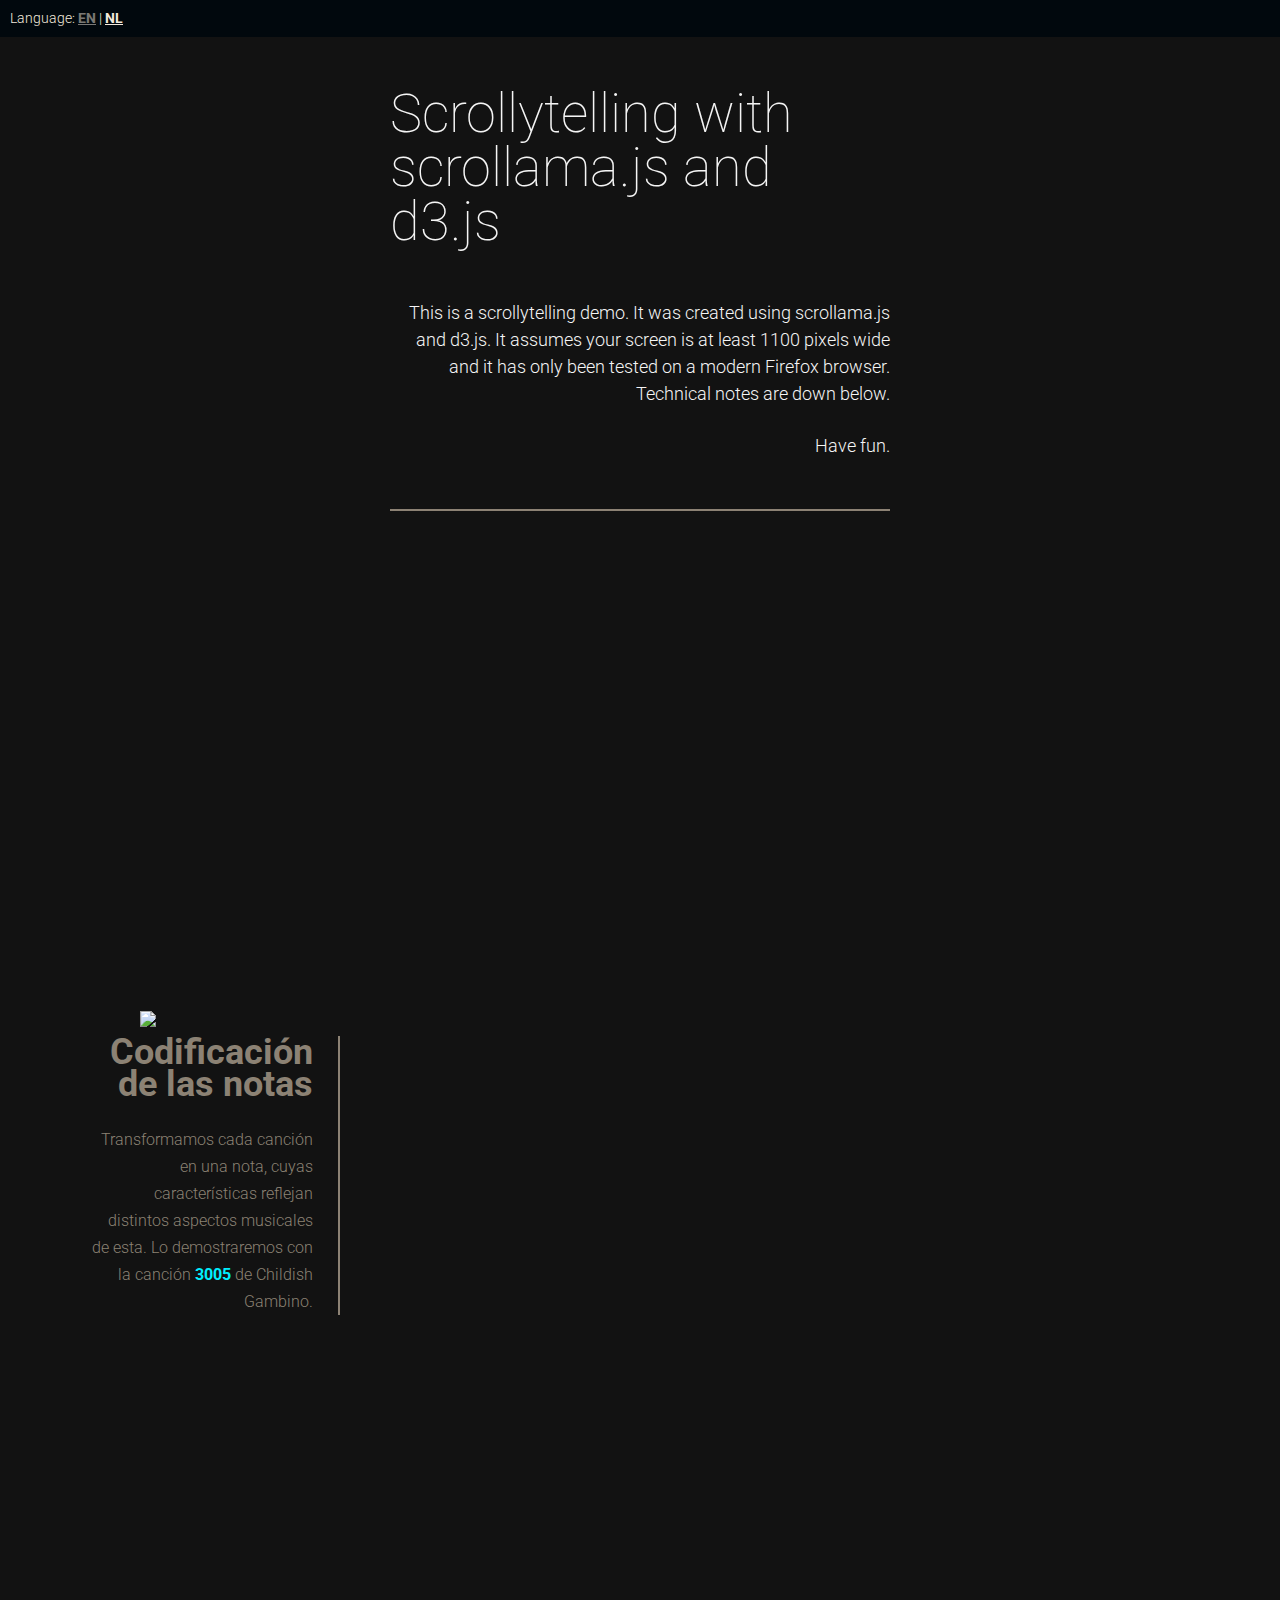
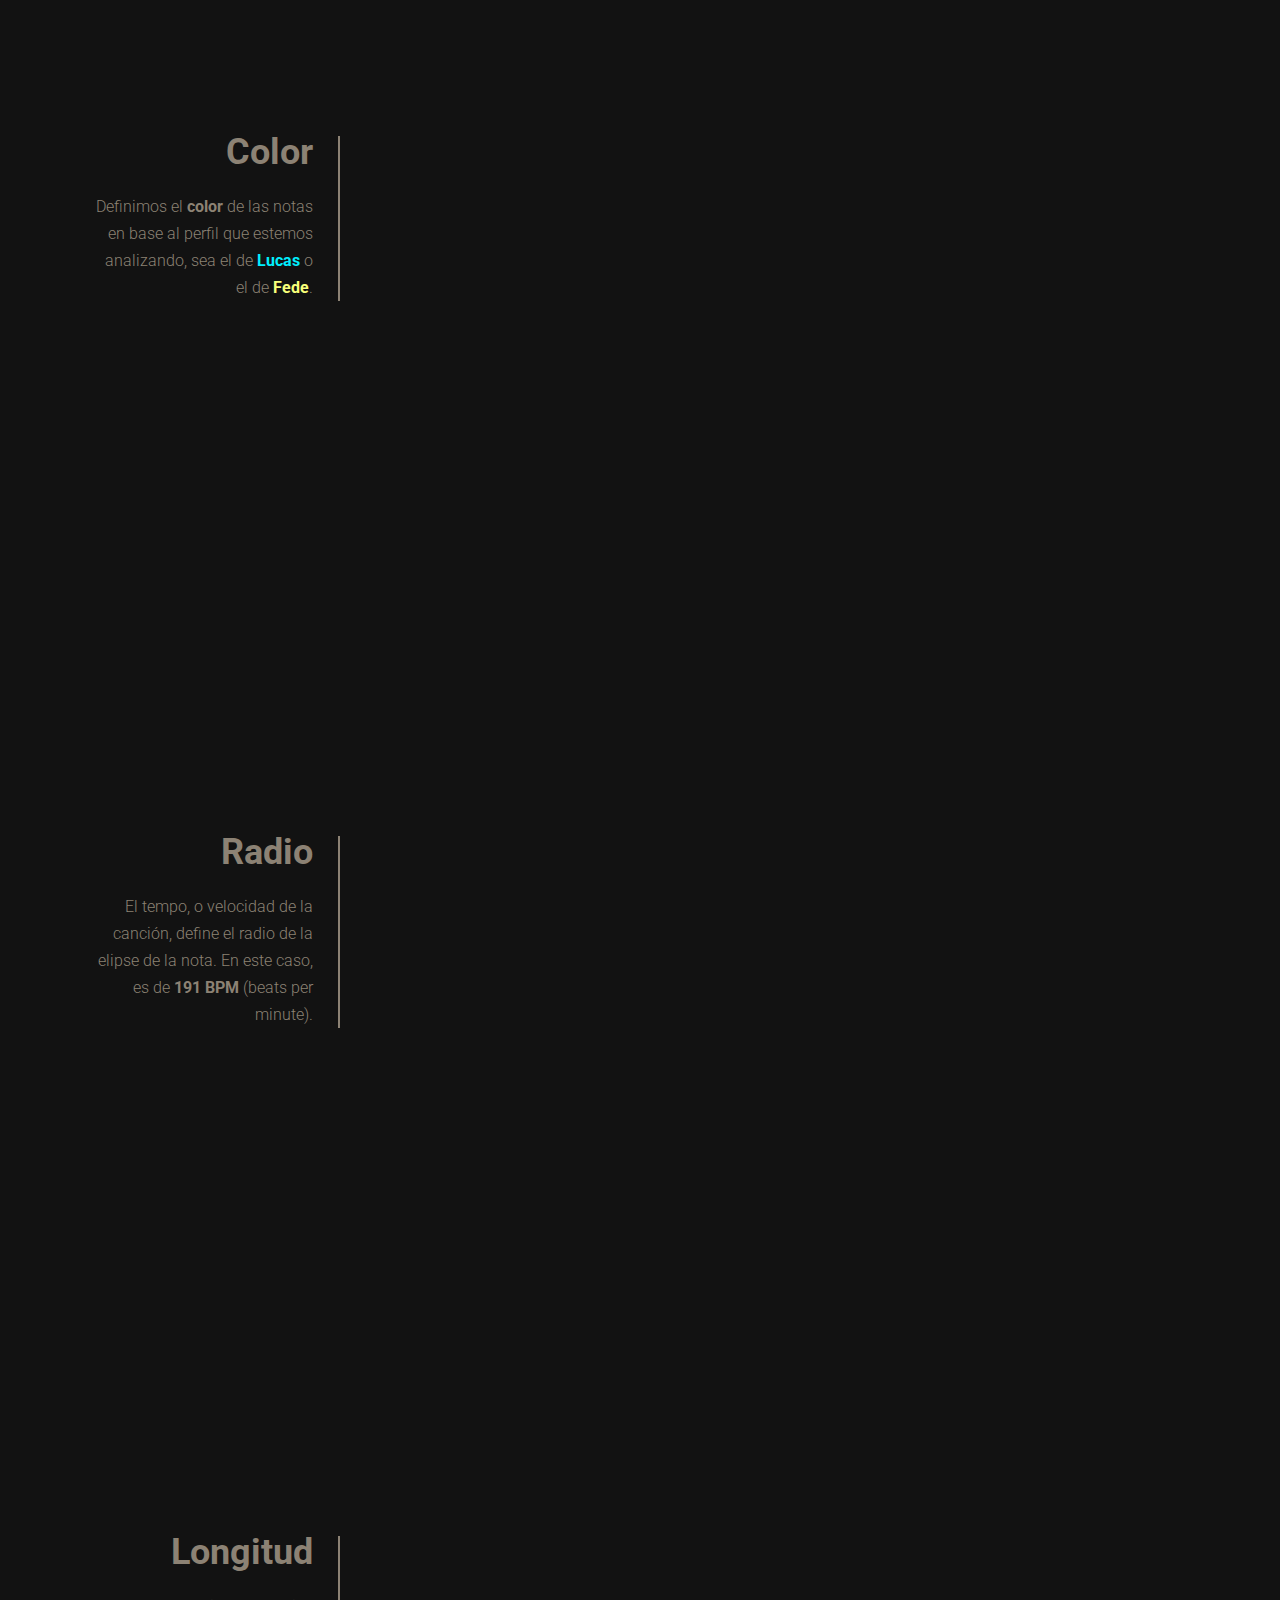
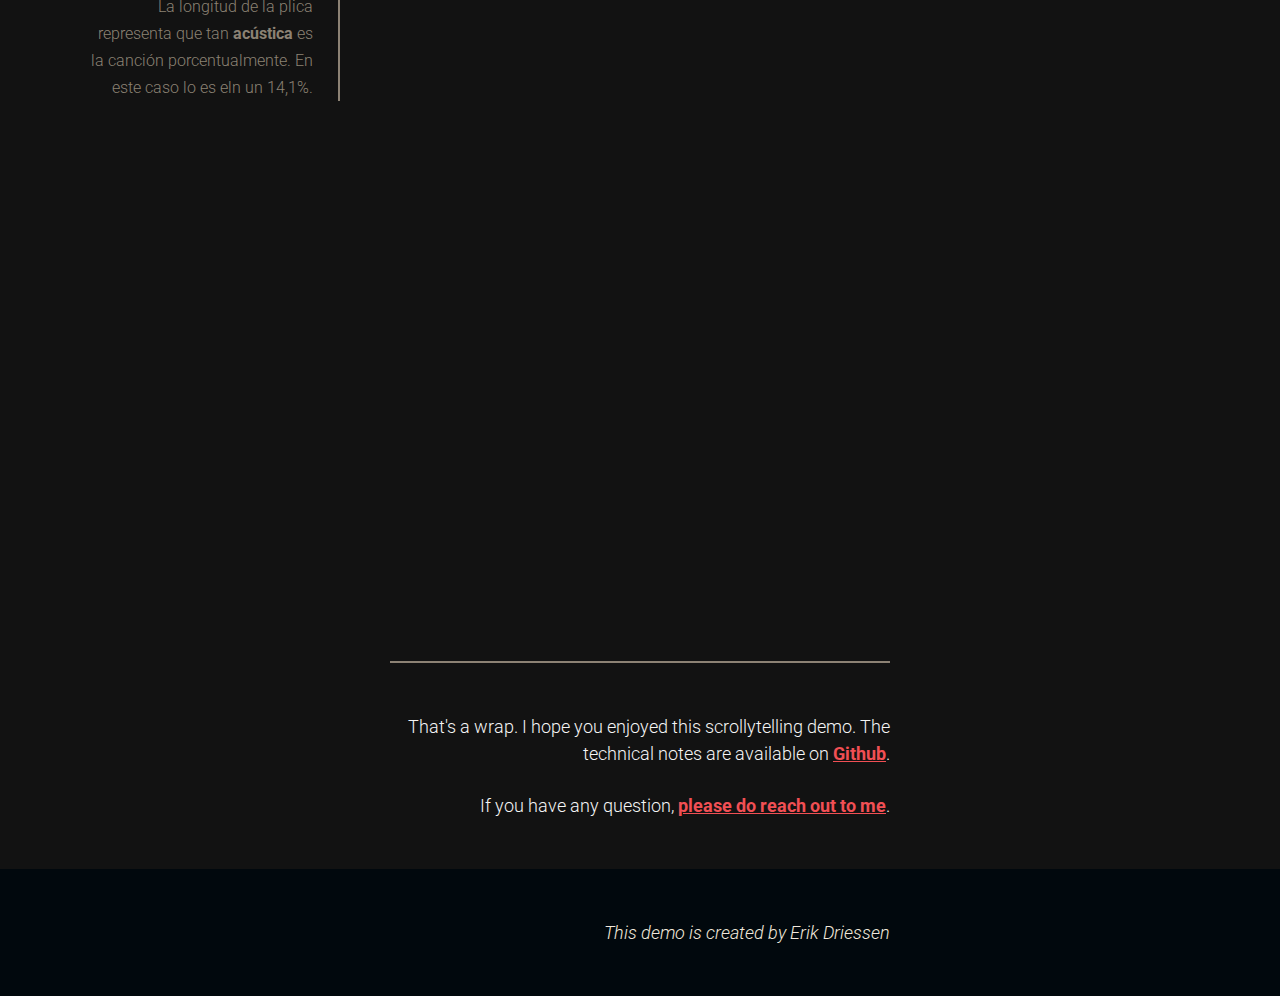
==== squizo/index.html @ 0eff7318 "xd" ====
<!DOCTYPE html>
<html>
  <head>
      <meta charset="utf-8" />
      <meta http-equiv="X-UA-Compatible" content="IE=edge" />
      <title>Scrollytelling with Scrollama and D3</title>
      <meta name="description" content="An example of how to combine scrollama.js with d3.js for scrollytelling" />
      <meta name="viewport" content="width=device-width, initial-scale=1" />
      <link rel="preconnect" href="https://fonts.googleapis.com">
      <link rel="preconnect" href="https://fonts.gstatic.com" crossorigin>
      <link href="https://fonts.googleapis.com/css2?family=Roboto:wght@100;300;400;700&display=swap" rel="stylesheet"> 
      <link rel="stylesheet" href="style.css" />
  </head>

  <body>
    <div id="language">
        Language: 
        <a class="active" href="http://edriessen.com/app/scrollytelling-demo/">EN</a> |
        <a href="http://edriessen.com/app/scrollytelling-demo/nl.html">NL</a>
    </div>
    <main>
      <section class="generic" id="intro">
        <h1>
            Scrollytelling with scrollama.js and d3.js
        </h1>
        <p>
            This is a scrollytelling demo. 
            It was created using scrollama.js and d3.js. 
            It assumes your screen is at least 1100 pixels wide
            and it has only been tested on a modern Firefox browser.
            Technical notes are down below.
        </p>
        <p>
            Have fun.
        </p>
        <p class="seperator">
        </p>
      </section>

      <section id="scrolly">
          
        <figure>
            <div class="viz" id="avicii_viz"></div>
        </figure>

        <figure id="container_img">
            <div id="codif_gen">
              <img id="img0" src="./squizo\media\codificacion_generica_1.svg">
              <img id="img1" src="./squizo\media\codificacion_generica_2.svg">
              <img id="img2" src="./squizo\media\codificacion_generica_3.svg">
              <img id="img3" src="./squizo\media\codificacion_generica_4.svg">
            </div>
        </figure>

        <article>
            
            <div class="step" data-step="1">
              
                <h2>Codificación de las notas</h2>
                <p>
                    Transformamos cada canción en una nota, cuyas características reflejan
                    distintos aspectos musicales de esta. Lo demostraremos con la canción <span class="label red">3005</span>
                    de Childish Gambino.
                </p>
            </div>
            
            <div class="step" data-step="2">
                <h2>Color</h2>
                <p>
                    Definimos el 
                    <span class="label">color</span>
                    de las notas en base al perfil que estemos analizando, sea el de
                    <span class="label red">Lucas</span> o el de <span class="label green">Fede</span>.
                </p>
            </div>
            
            <div class="step" data-step="2">
                <h2>Radio</h2>
                <p>
                    El tempo, o velocidad de la canción, define el radio de la elipse de la nota. En este caso, es de <span class="label">191 BPM</span> (beats
                    per minute).
                </p>
            </div>
            
            <div class="step" data-step="3">
                <h2>Longitud</h2>
                <p>
                   La longitud de la plica representa que tan <span class="label">acústica</span> es la canción porcentualmente. En este caso lo es eln un 14,1%.
                </p>
            </div>
        </article>
          
      </section>

      <section class="generic" id="outro">
        <p class="seperator">
        </p>
        <p>
            That's a wrap.
            I hope you enjoyed this scrollytelling demo.
            The technical notes are available on <a href="https://github.com/edriessen/scrollytelling-scrollama-d3-demo">Github</a>.
        </p>  
        <p>
            If you have any question, <a href="http://www.edriessen.com/contact/">please do reach out to me</a>. 
        </p>    
    </section>
    <section class="generic" id="footer">
        <p>
            <i>
                This demo is created by Erik Driessen
            </i>  
        </p>
      </section>
    </main>

<!--     <div class='debug'></div> -->
    <script src="src/d3.5.9.1.min.js"></script>
    <script src="src/intersection-observer.js"></script>
    <script src="src/stickyfill.min.js"></script>
    <script src="src/scrollama.min.js"></script>
    <script src="d3-animations.js"></script>
    <script src="scrollama-settings.js"></script>
  </body>
</html>
---- squizo/style.css ----
/* CSS reset */
a,abbr,acronym,address,applet,big,blockquote,body,caption,cite,code,dd,del,dfn,div,dl,dt,fieldset,font,form,h1,h2,h3,h4,h5,h6,html,iframe,img,ins,kbd,label,legend,li,object,ol,p,pre,q,s,samp,small,span,strike,sub,sup,table,tbody,td,tfoot,th,thead,tr,tt,ul,var{margin:0;padding:0;border:0;outline:0;font-weight:inherit;font-style:inherit;font-size:100%;font-family:inherit}:focus{outline:0}body{line-height:1;color:#000;background:#fff}ol,ul{list-style:none}table{border-collapse:separate;border-spacing:0}caption,td,th{text-align:left;font-weight:400}blockquote:after,blockquote:before,q:after,q:before{content:""}blockquote,q{quotes:"" ""}.alignleft{float:left}.alignright{float:right}.clear{clear:both}

/* CSS */
body{
    font-family: "Roboto";
    font-weight: 300;
    font-size: 18px;
    line-height: 1.5em;
    background-color: #121212; 
    color: whitesmoke;
}


h1{
    font-size: 3em;
    line-height: 1em;
    font-weight: 100;
    margin-bottom: 50px;
}
h1 strong, h2, h3{
    font-weight: 700;
}
h3{
    font-size: 2em;
    text-align: center;
    margin-bottom: 50px;
}

#scrolly {
    width: 1100px;
    margin: 0 auto;
    position: relative;
}

article {
    position: relative;
    padding: 0;
    z-index: 0;
}

section.generic{
    width: 500px;
    margin: 0 auto;
    background: none;
}

section#intro{
    padding: 50px 0 0 0;
}
#language{
    background: #01080D;
    padding: 5px 10px;
    color: #F2E8DC;
    font-size: .8em;
}
figure {
    position: -webkit-sticky;
    position: sticky;
    right: 0;
    width: 1000px;
    margin: 0 auto;
    -webkit-transform: translate3d(0, 0, 0);
    -moz-transform: translate3d(0, 0, 0);
    transform: translate3d(0, 0, 0);
    z-index: 10;
}
#avicii_viz{
        background-color: #01080D;
    width: 750px;
    float: right;
}


.step {
    margin: 25px 0;
}

.step:last-child {
    margin-bottom: 0;
}

    
.step h2, .step p{
    margin: 0;
}


.step h2{
    text-align: right;
    font-size: 2em;
    padding-bottom: 25px;
    line-height: .9em;
}

.step h2, .step p{
    padding-right: 25px;
    border-right: 2px solid #8C8274;
    color: #8C8274;
}

.step.is-active h2, .step.is-active p{
    border-right-color: whitesmoke;
    color: whitesmoke;
}

p{
    text-align: right;
    margin-bottom: 25px;

}
p strong{
    font-weight: 700;
}
ul{
    margin-bottom: 25px;
}
ul li{
    list-style: disc;
    padding-left: 15px;
    margin-left: 15px;
    margin-left: 15px;
}
.step p{
    font-size: .9em;
}

p.seperator{
    text-align: center;
    font-weight: 700;
    font-size: 1em;
    margin: 50px 0;
    border-bottom: 2px solid #8C8274;
}
p span.label{
    font-weight: 700;
}

.red{
    color: #00EFFE;
}
.grey{
    color: #777;
}
.green{
    color: #F8FF7A;
}

.tooltip{
    margin: 0 auto;
    color: #01080D;
    position: absolute;
    bottom: -35px;
    right: 20px;
    width: 500px;
    text-align: right;
    font-size: .8em;
    font-weight: 700;
}

.axis path, .axis line {
    color: #F2E8DC;
    stroke: #F2E8DC;
}
.axis text{
    fill: #F2E8DC;
}
a{
    font-weight: 700;
    color: #F14F54;
    
}

#codif_gen {
    width: 50%;
    display: flex;
    justify-content: space-between;
    flex-wrap: wrap;
}
 
#codif_gen  img {    
    /*width: 60em;*/
    /*height: 50em;*/
}

#codif_gen2  img {    
    width: 62.5em;
    height: 40em;
}
 
#container_img img {
    position: absolute;
    top: 0;
    left: 0;
}

#language a{
    color: #F2E8DC;
}
#language a.active{
    opacity: .5;
}
#footer{
    width: 100%;
    color: #F2E8DC;
    background-color: #01080D;
    margin-top: 50px;
    padding: 50px 0;
}
#footer p{
    width: 500px;
    margin: 0 auto;
}
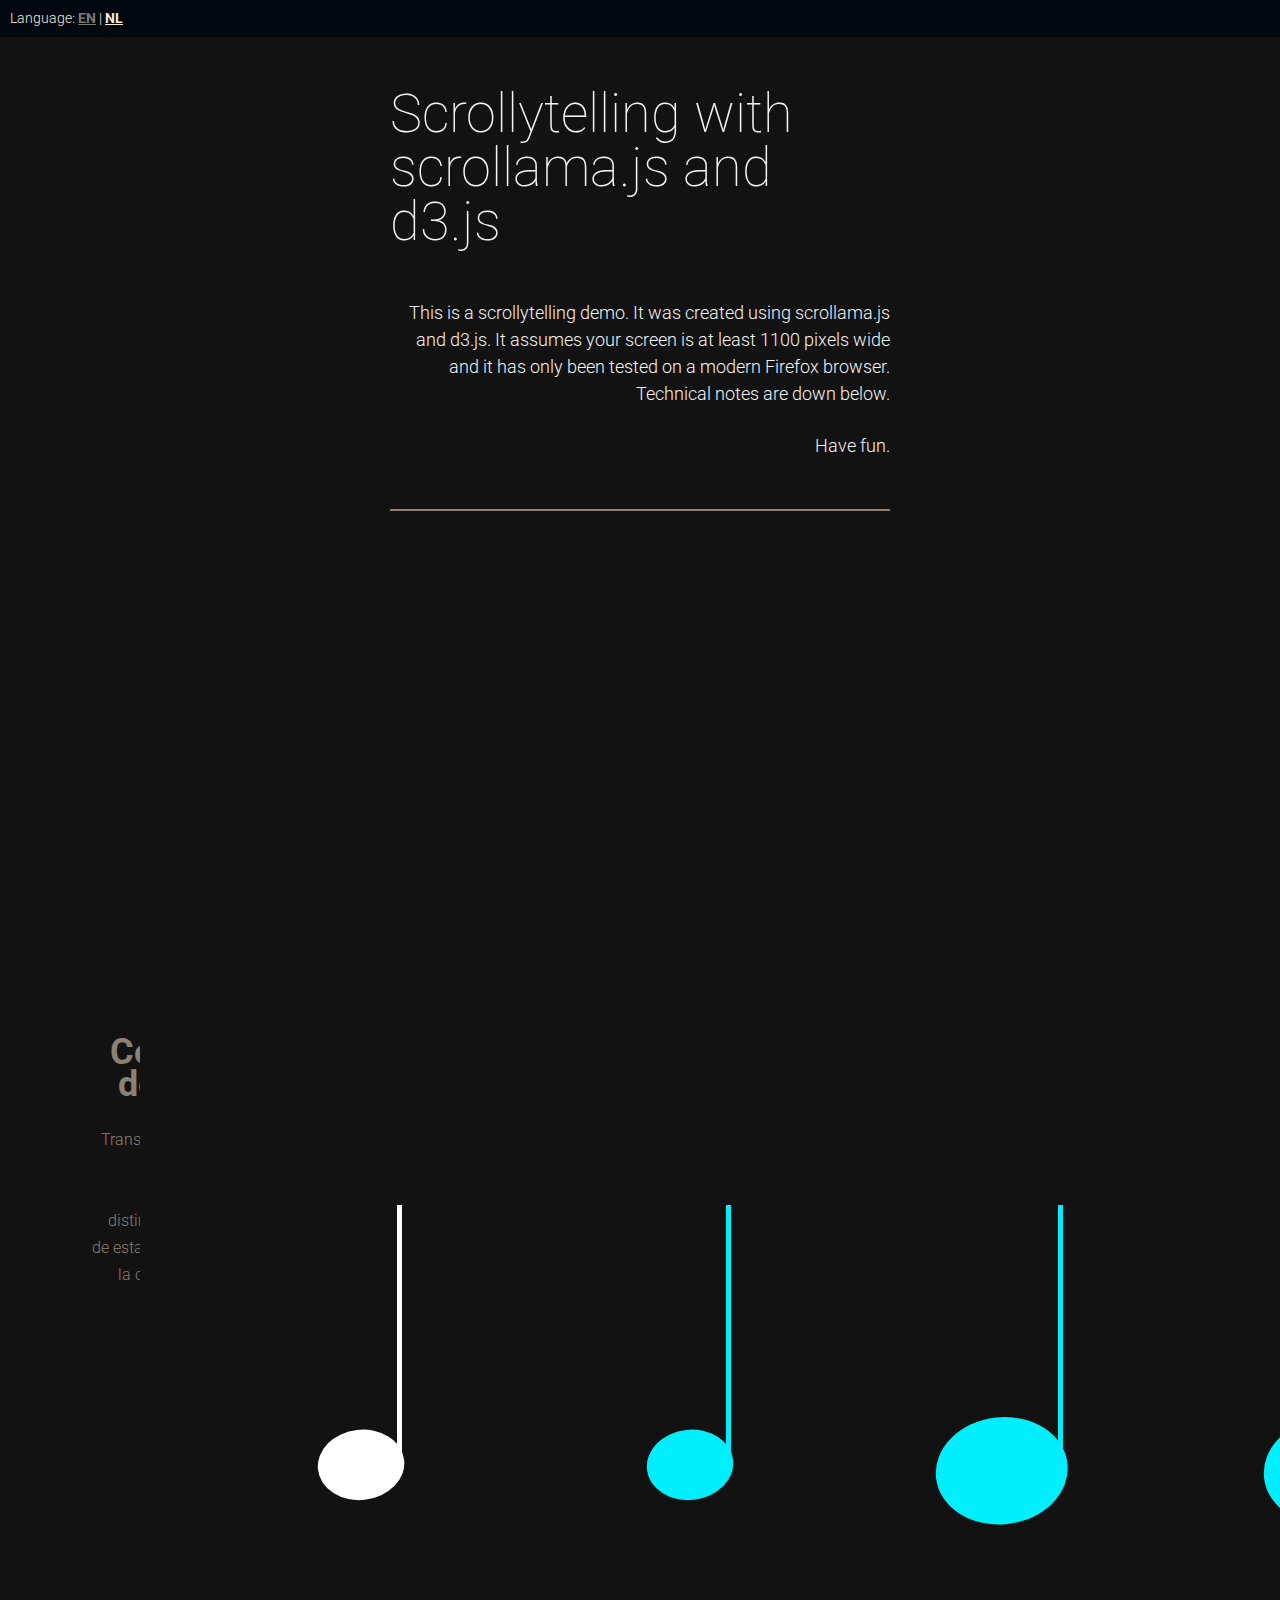
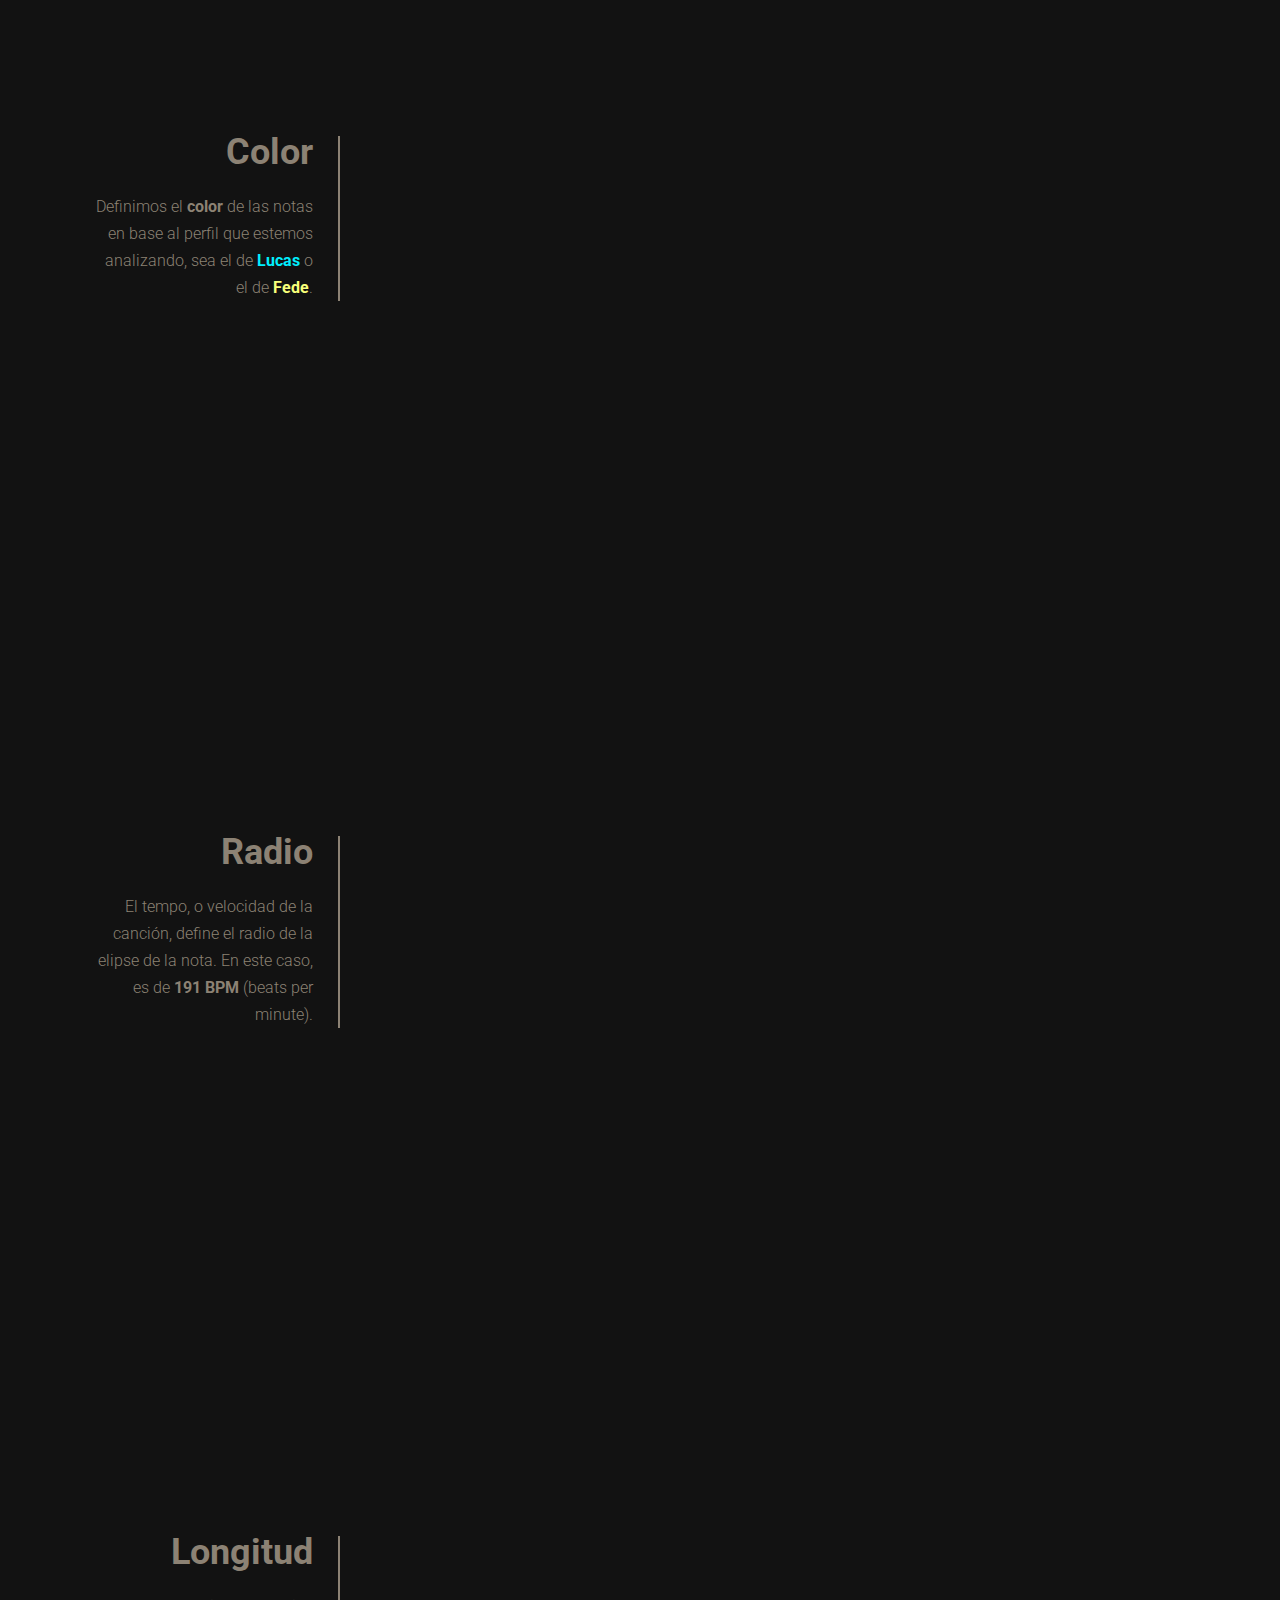
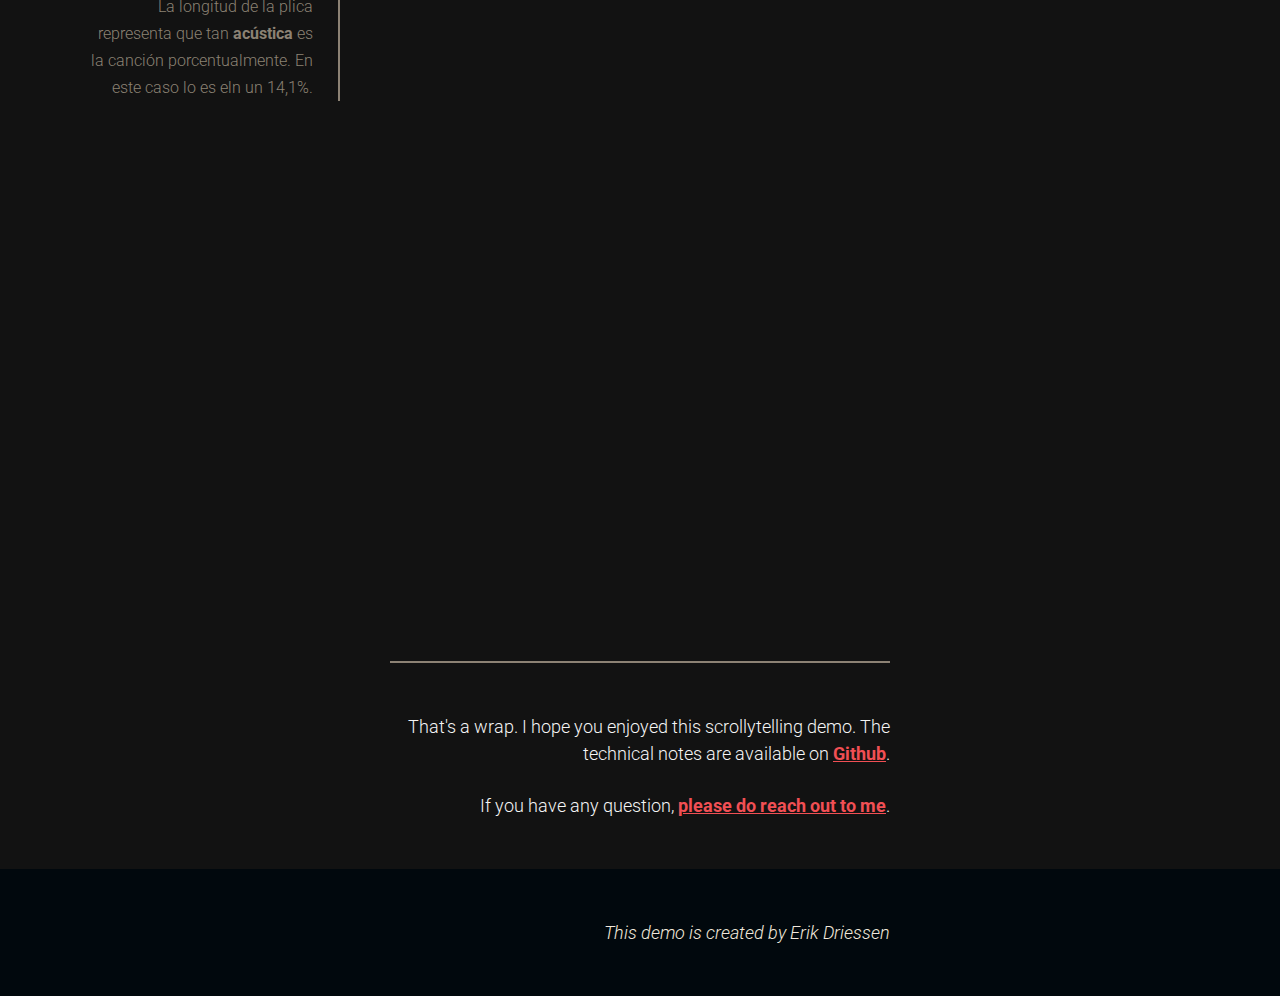
==== commit 088f6a51: "aparecen imgs" ====
--- a/squizo/index.html
+++ b/squizo/index.html
@@ -45,10 +45,10 @@
 
         <figure id="container_img">
             <div id="codif_gen">
-              <img id="img0" src="./squizo\media\codificacion_generica_1.svg">
-              <img id="img1" src="./squizo\media\codificacion_generica_2.svg">
-              <img id="img2" src="./squizo\media\codificacion_generica_3.svg">
-              <img id="img3" src="./squizo\media\codificacion_generica_4.svg">
+              <img id="img0" src="media/codificacion_generica_1.svg">
+              <img id="img1" src="media/codificacion_generica_2.svg">
+              <img id="img2" src="media/codificacion_generica_3.svg">
+              <img id="img3" src="media/codificacion_generica_4.svg">
             </div>
         </figure>
 
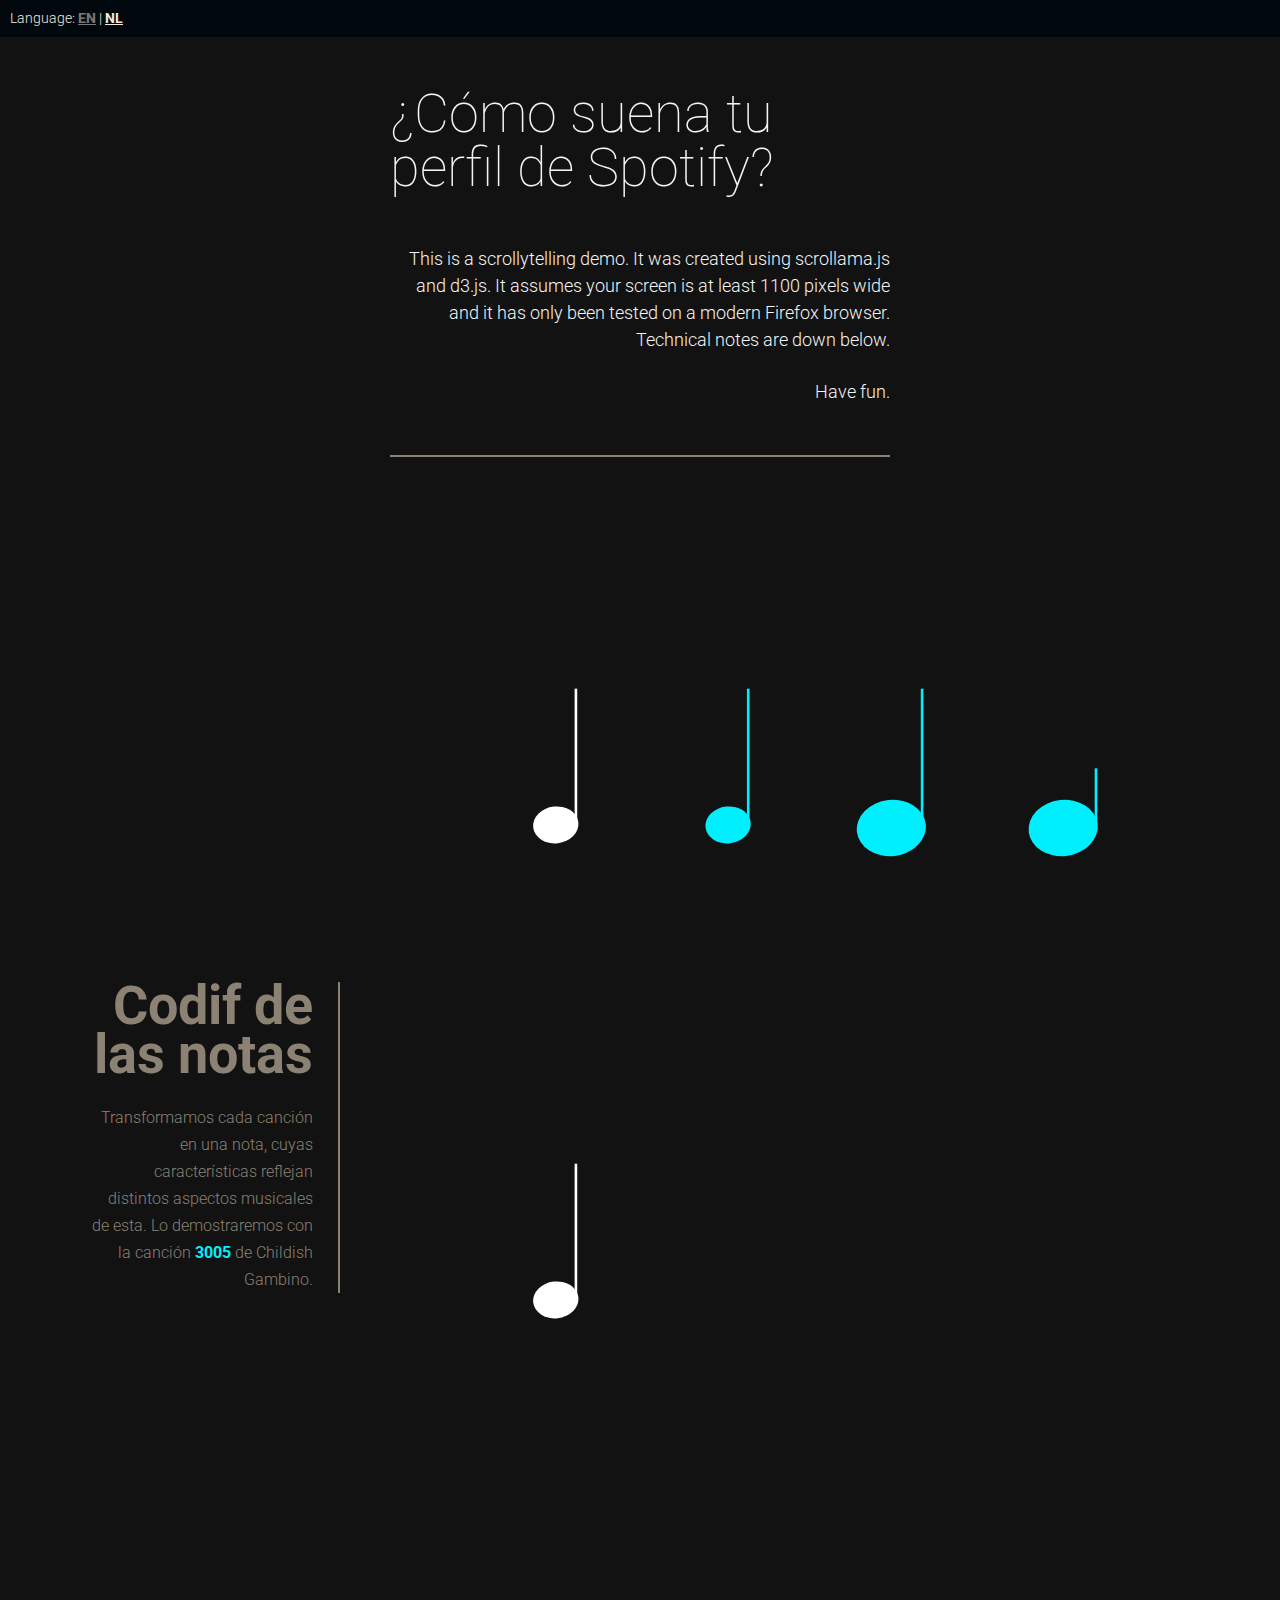
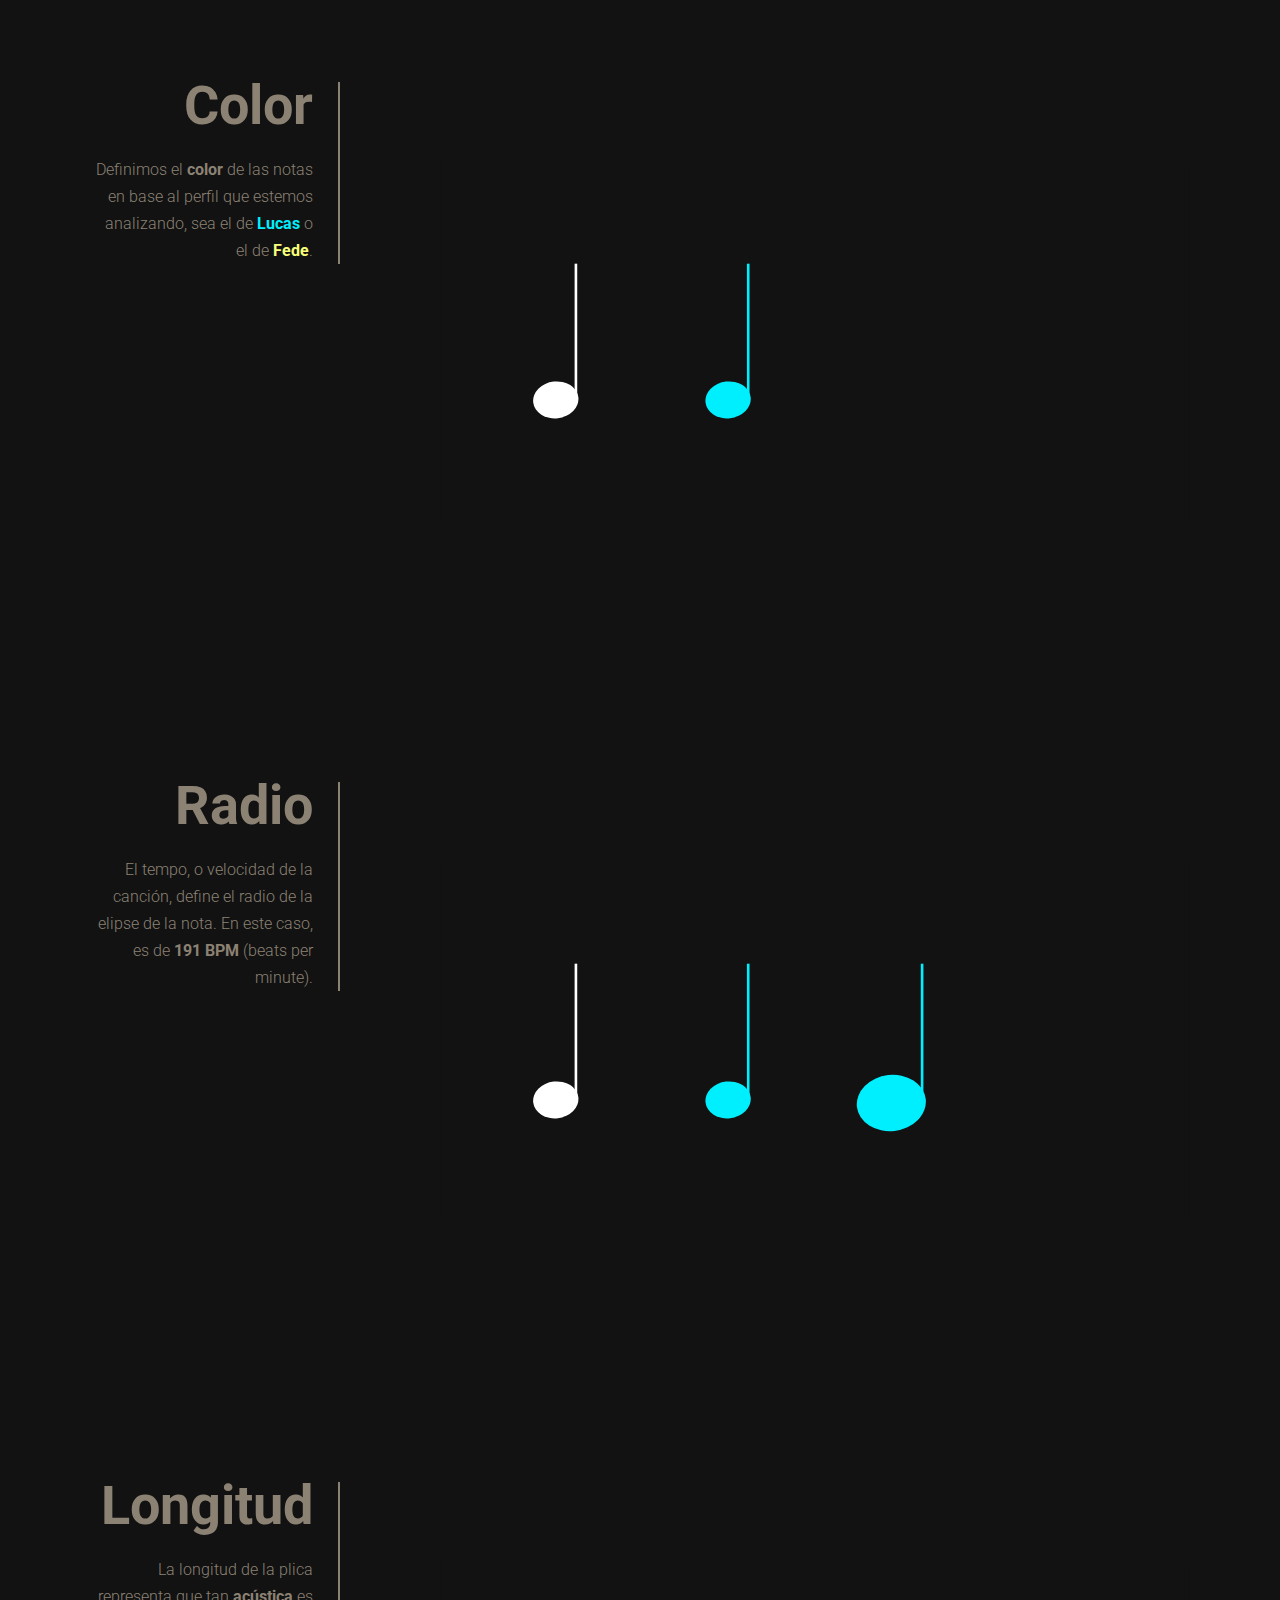
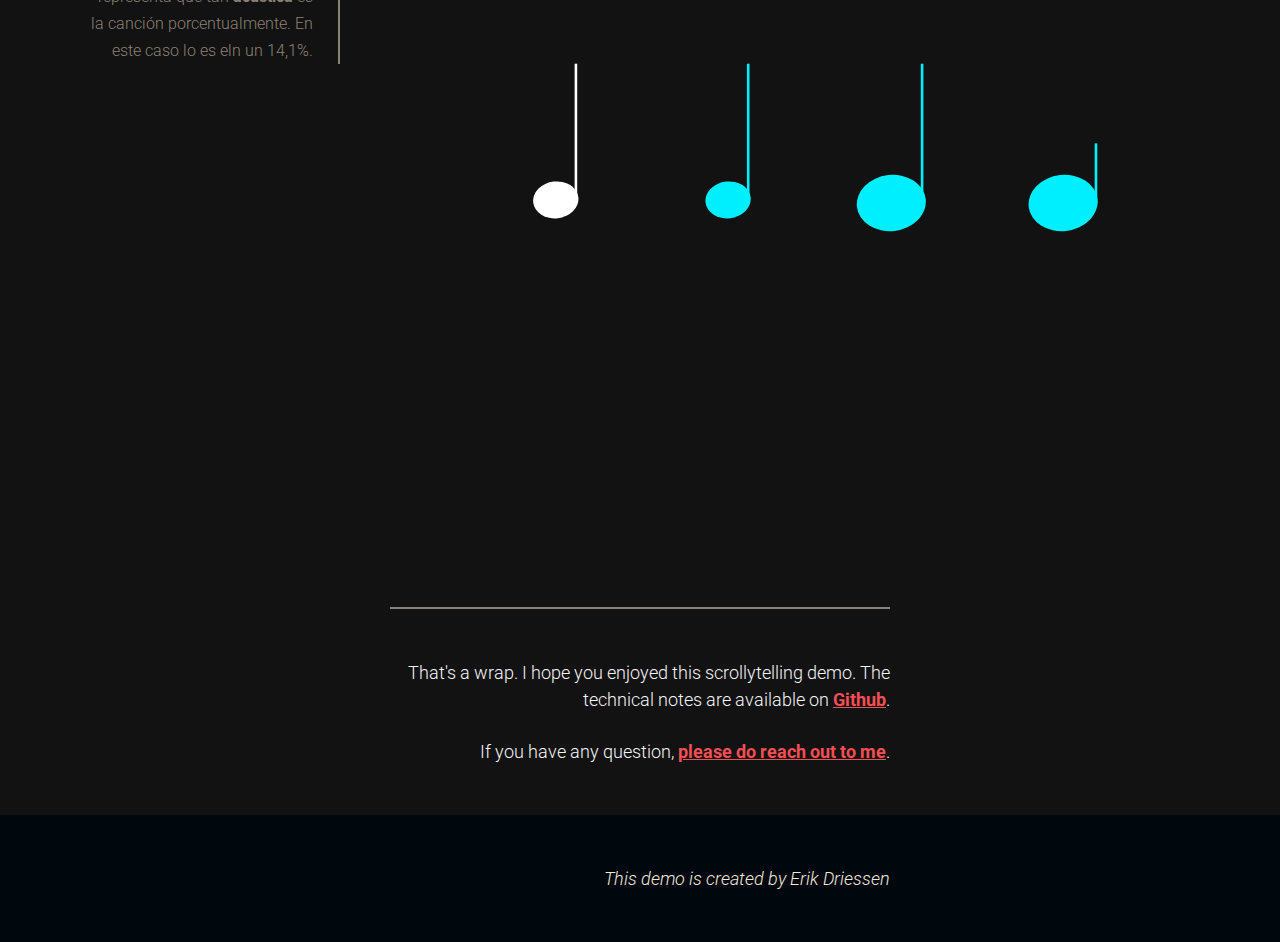
==== commit 4946c607: "yes" ====
--- a/squizo/index.html
+++ b/squizo/index.html
@@ -3,7 +3,7 @@
   <head>
       <meta charset="utf-8" />
       <meta http-equiv="X-UA-Compatible" content="IE=edge" />
-      <title>Scrollytelling with Scrollama and D3</title>
+      <title>¿Cómo suena tu perfil de Spotify?</title>
       <meta name="description" content="An example of how to combine scrollama.js with d3.js for scrollytelling" />
       <meta name="viewport" content="width=device-width, initial-scale=1" />
       <link rel="preconnect" href="https://fonts.googleapis.com">
@@ -21,7 +21,7 @@
     <main>
       <section class="generic" id="intro">
         <h1>
-            Scrollytelling with scrollama.js and d3.js
+            ¿Cómo suena tu perfil de Spotify?
         </h1>
         <p>
             This is a scrollytelling demo. 
@@ -38,11 +38,6 @@
       </section>
 
       <section id="scrolly">
-          
-        <figure>
-            <div class="viz" id="avicii_viz"></div>
-        </figure>
-
         <figure id="container_img">
             <div id="codif_gen">
               <img id="img0" src="media/codificacion_generica_1.svg">
@@ -50,20 +45,26 @@
               <img id="img2" src="media/codificacion_generica_3.svg">
               <img id="img3" src="media/codificacion_generica_4.svg">
             </div>
-        </figure>
-
+        </figure> 
         <article>
-            
+            <figure id="container_img">
+                <img id="img0" src="media/codificacion_generica_1.svg">
+            </figure>
             <div class="step" data-step="1">
-              
-                <h2>Codificación de las notas</h2>
+                 
+                <h2>Codif de las notas</h2>
+                
                 <p>
                     Transformamos cada canción en una nota, cuyas características reflejan
                     distintos aspectos musicales de esta. Lo demostraremos con la canción <span class="label red">3005</span>
                     de Childish Gambino.
                 </p>
+                
             </div>
-            
+                    
+            <figure id="container_img">
+                <img id="img1" src="media/codificacion_generica_2.svg">
+            </figure>
             <div class="step" data-step="2">
                 <h2>Color</h2>
                 <p>
@@ -74,6 +75,9 @@
                 </p>
             </div>
             
+            <figure id="container_img">
+                <img id="img2" src="media/codificacion_generica_3.svg">
+            </figure>
             <div class="step" data-step="2">
                 <h2>Radio</h2>
                 <p>
@@ -82,6 +86,9 @@
                 </p>
             </div>
             
+            <figure id="container_img">
+                <img id="img3" src="media/codificacion_generica_4.svg">
+            </figure>
             <div class="step" data-step="3">
                 <h2>Longitud</h2>
                 <p>
@@ -118,7 +125,6 @@
     <script src="src/intersection-observer.js"></script>
     <script src="src/stickyfill.min.js"></script>
     <script src="src/scrollama.min.js"></script>
-    <script src="d3-animations.js"></script>
     <script src="scrollama-settings.js"></script>
   </body>
 </html>
--- a/squizo/style.css
+++ b/squizo/style.css
@@ -33,6 +33,7 @@
     position: relative;
 }
 
+
 article {
     position: relative;
     padding: 0;
@@ -55,7 +56,6 @@
     font-size: .8em;
 }
 figure {
-    position: -webkit-sticky;
     position: sticky;
     right: 0;
     width: 1000px;
@@ -65,11 +65,6 @@
     transform: translate3d(0, 0, 0);
     z-index: 10;
 }
-#avicii_viz{
-        background-color: #01080D;
-    width: 750px;
-    float: right;
-}
 
 
 .step {
@@ -88,7 +83,7 @@
 
 .step h2{
     text-align: right;
-    font-size: 2em;
+    font-size: 3em;
     padding-bottom: 25px;
     line-height: .9em;
 }
@@ -188,11 +183,6 @@
     height: 40em;
 }
  
-#container_img img {
-    position: absolute;
-    top: 0;
-    left: 0;
-}
 
 #language a{
     color: #F2E8DC;
@@ -212,3 +202,13 @@
     margin: 0 auto;
 }
 
+
+#container_img img {
+    max-width: 1200px;
+    margin: auto;
+    margin-top: 30px; 
+    width: 750px;
+    position: absolute;
+    left: 300px;
+    top: 50px;
+  }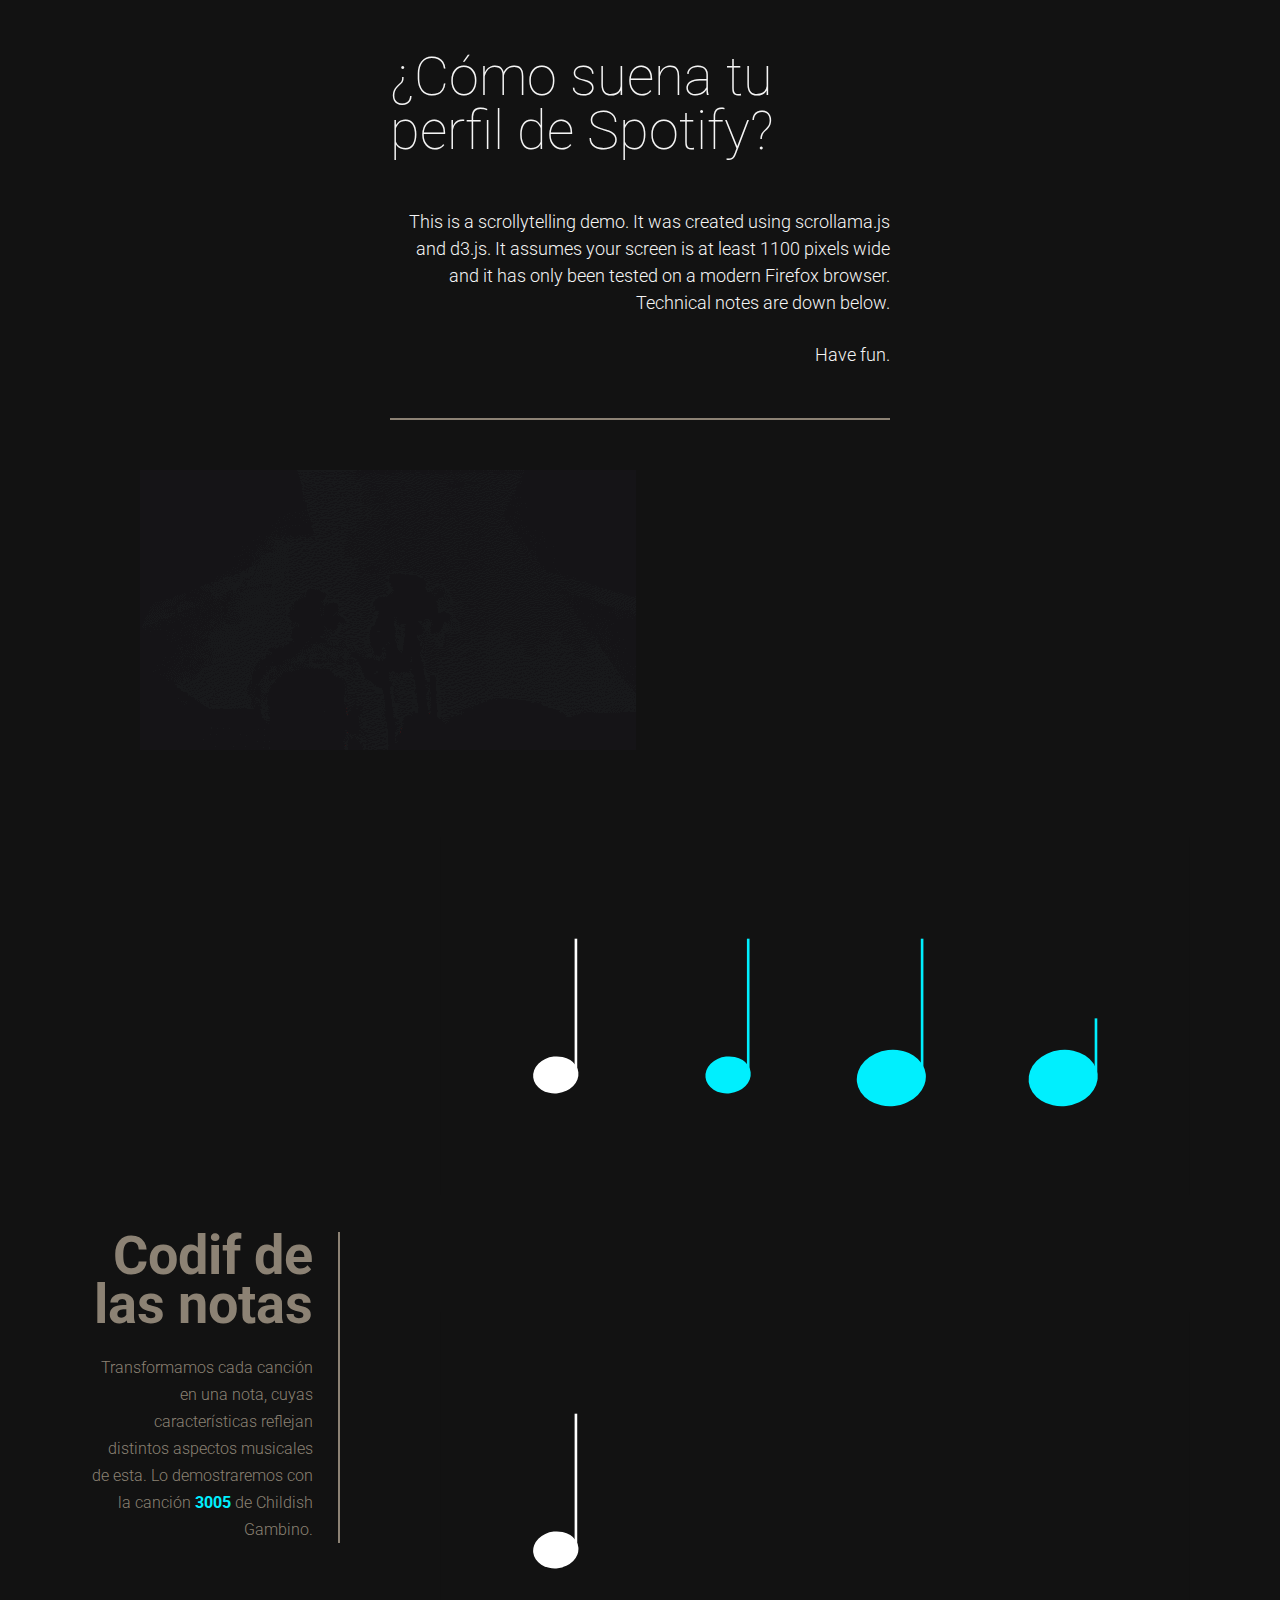
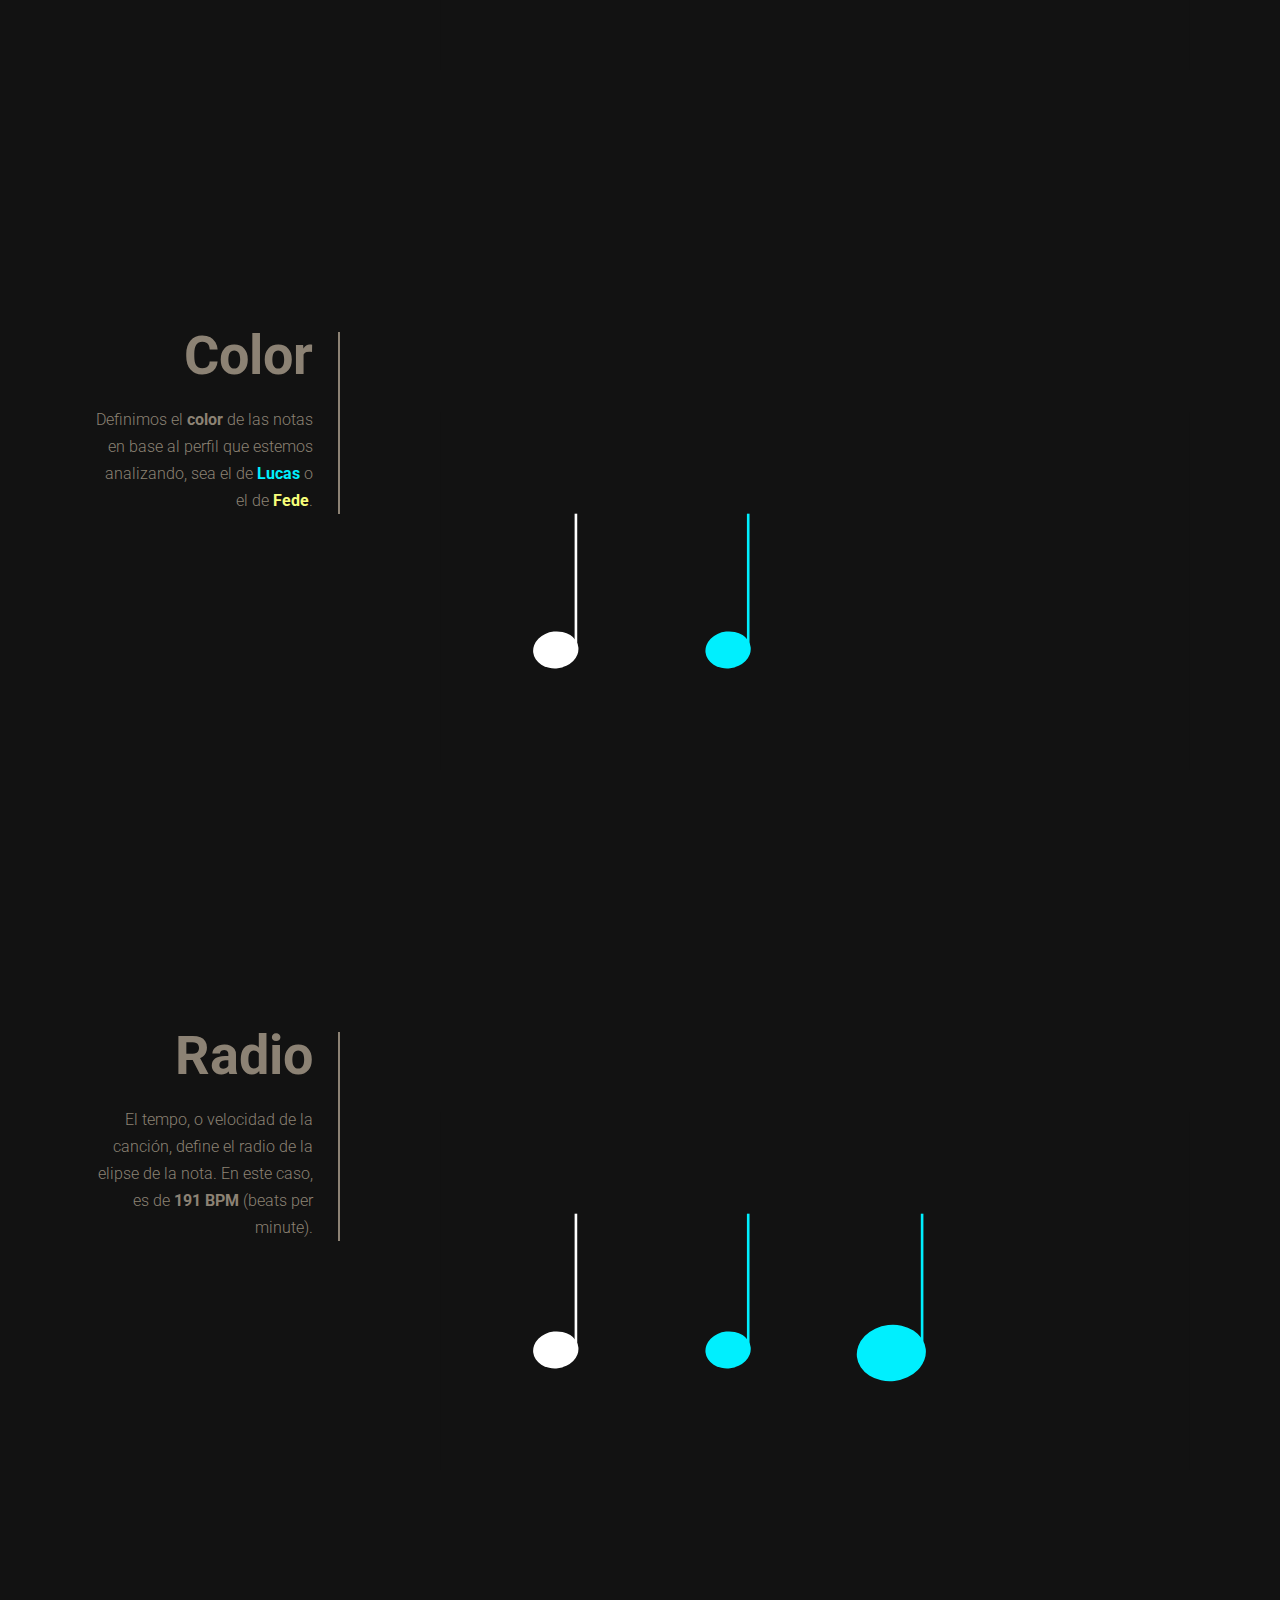
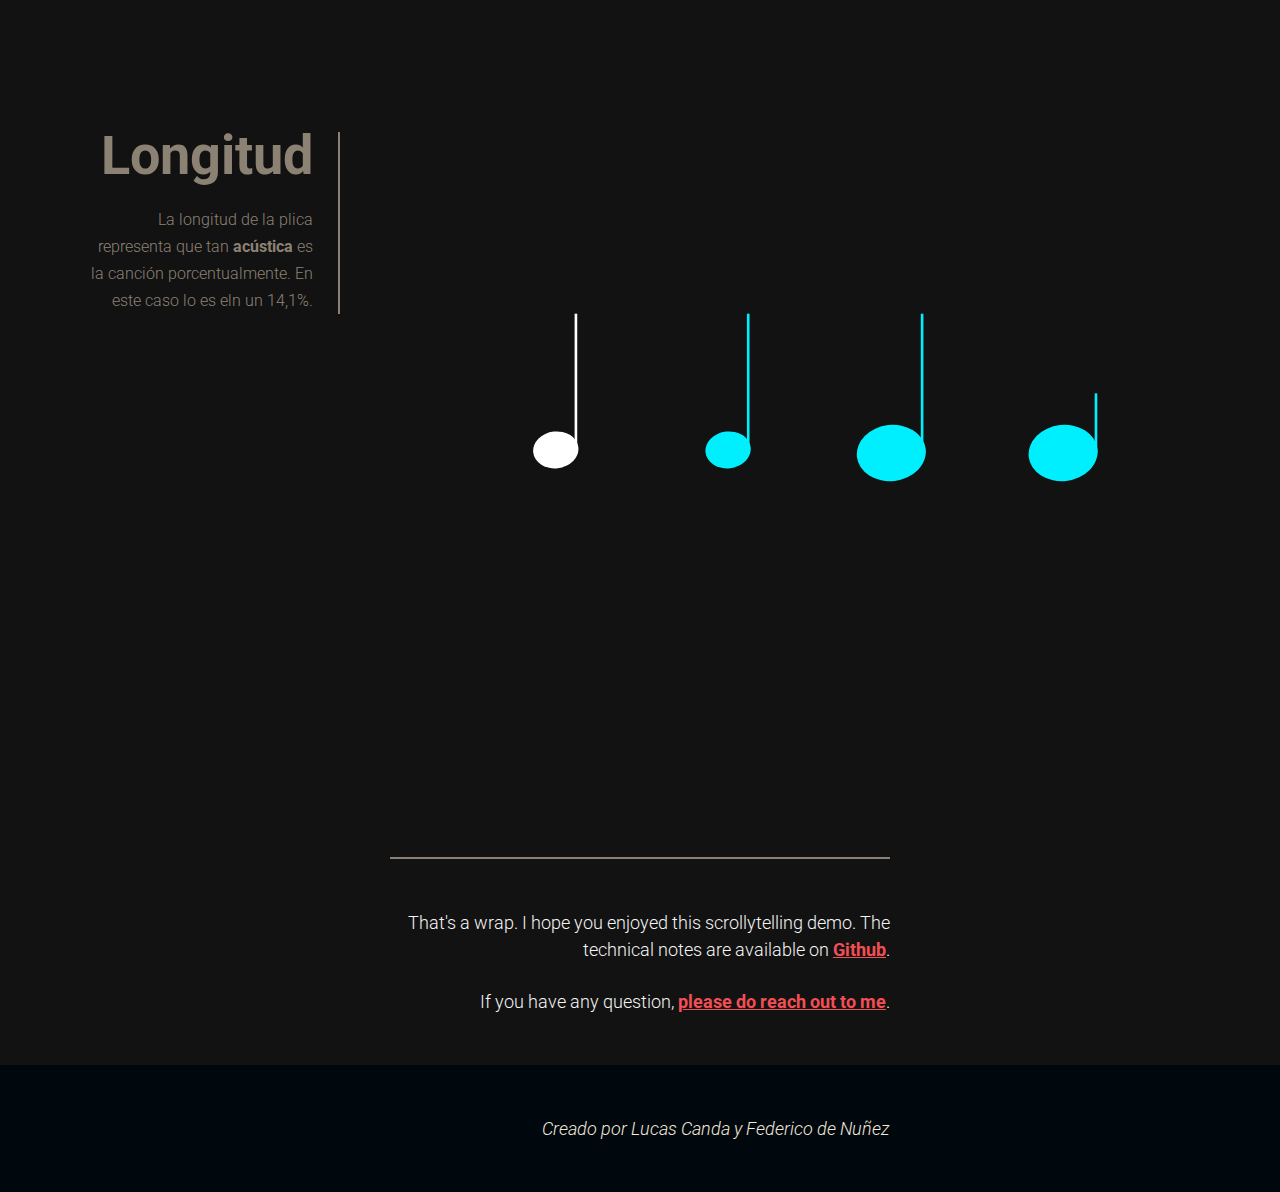
==== commit 90eac536: "lucas ver" ====
--- a/squizo/index.html
+++ b/squizo/index.html
@@ -13,11 +13,6 @@
   </head>
 
   <body>
-    <div id="language">
-        Language: 
-        <a class="active" href="http://edriessen.com/app/scrollytelling-demo/">EN</a> |
-        <a href="http://edriessen.com/app/scrollytelling-demo/nl.html">NL</a>
-    </div>
     <main>
       <section class="generic" id="intro">
         <h1>
@@ -36,6 +31,9 @@
         <p class="seperator">
         </p>
       </section>
+      <figure id="container_img2">
+        <img id="img5" src="media/3005-childish-gambino.gif">   
+      </figure> 
 
       <section id="scrolly">
         <figure id="container_img">
@@ -46,6 +44,7 @@
               <img id="img3" src="media/codificacion_generica_4.svg">
             </div>
         </figure> 
+       
         <article>
             <figure id="container_img">
                 <img id="img0" src="media/codificacion_generica_1.svg">
@@ -53,7 +52,6 @@
             <div class="step" data-step="1">
                  
                 <h2>Codif de las notas</h2>
-                
                 <p>
                     Transformamos cada canción en una nota, cuyas características reflejan
                     distintos aspectos musicales de esta. Lo demostraremos con la canción <span class="label red">3005</span>
@@ -61,7 +59,7 @@
                 </p>
                 
             </div>
-                    
+            
             <figure id="container_img">
                 <img id="img1" src="media/codificacion_generica_2.svg">
             </figure>
@@ -78,7 +76,7 @@
             <figure id="container_img">
                 <img id="img2" src="media/codificacion_generica_3.svg">
             </figure>
-            <div class="step" data-step="2">
+            <div class="step" data-step="3">
                 <h2>Radio</h2>
                 <p>
                     El tempo, o velocidad de la canción, define el radio de la elipse de la nota. En este caso, es de <span class="label">191 BPM</span> (beats
@@ -89,7 +87,7 @@
             <figure id="container_img">
                 <img id="img3" src="media/codificacion_generica_4.svg">
             </figure>
-            <div class="step" data-step="3">
+            <div class="step" data-step="4">
                 <h2>Longitud</h2>
                 <p>
                    La longitud de la plica representa que tan <span class="label">acústica</span> es la canción porcentualmente. En este caso lo es eln un 14,1%.
@@ -114,7 +112,7 @@
     <section class="generic" id="footer">
         <p>
             <i>
-                This demo is created by Erik Driessen
+                Creado por Lucas Canda y Federico de Nuñez
             </i>  
         </p>
       </section>
